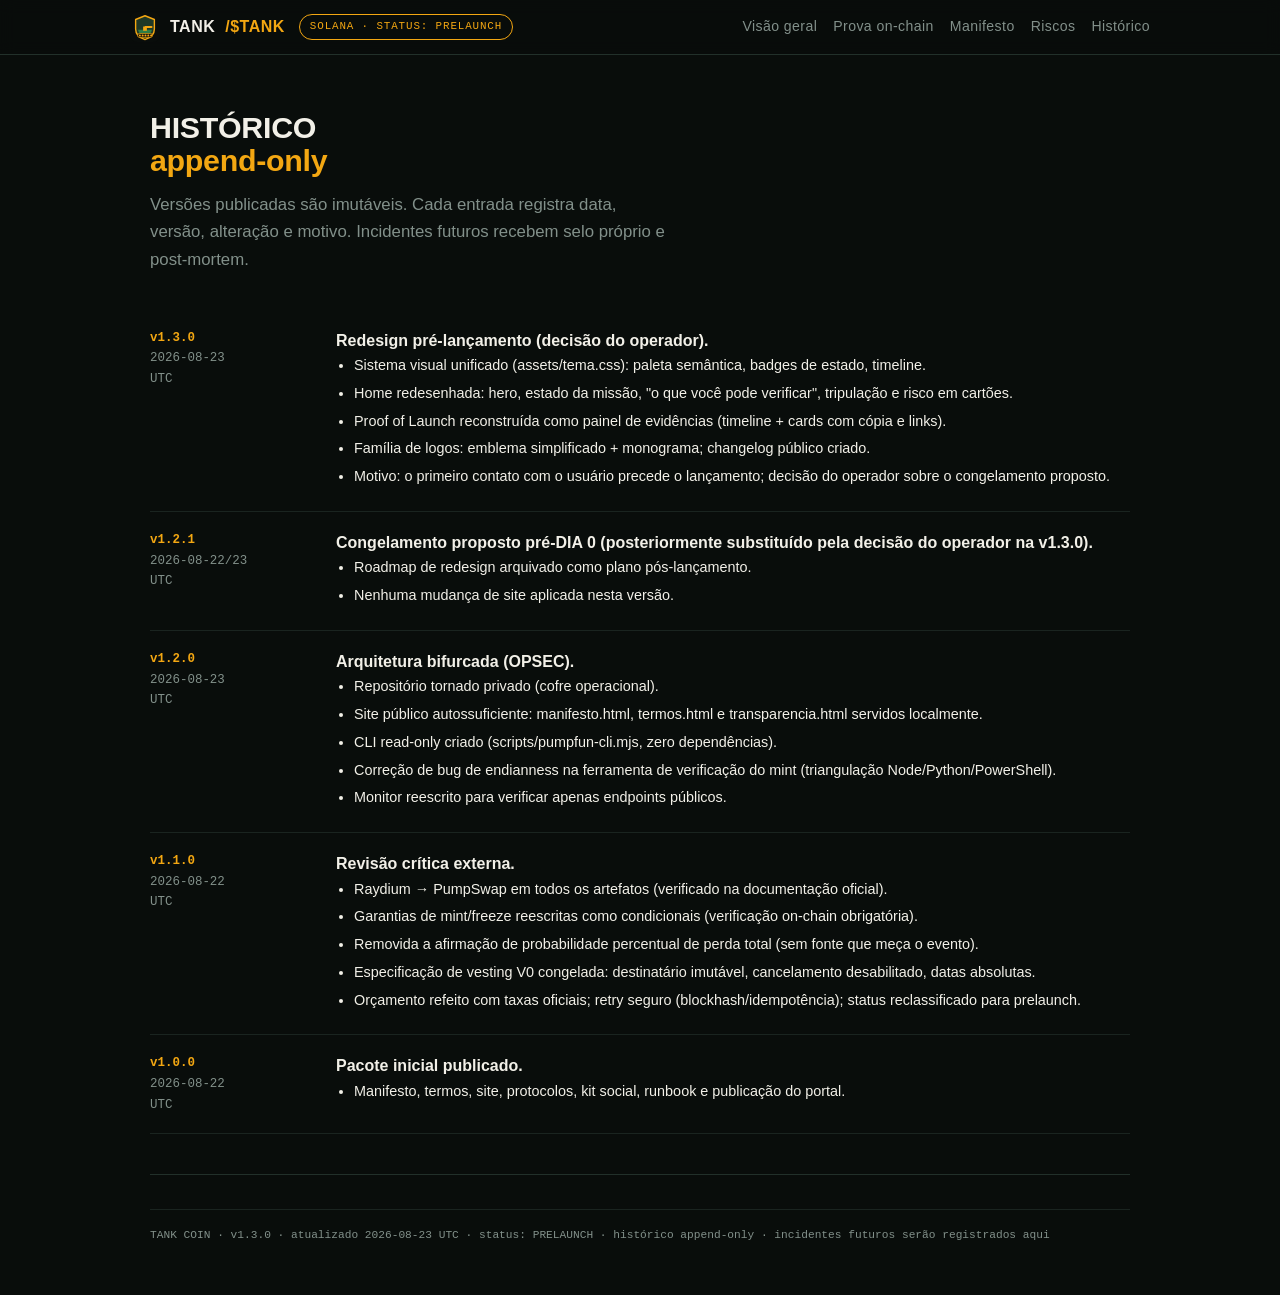
==== changelog.html @ 73c7a8a8 "Publica portal TANK Coin (migracao para repositorio dedicado)" ====
<!DOCTYPE html>
<html lang="pt-BR">
<head>
<meta charset="UTF-8">
<meta name="viewport" content="width=device-width, initial-scale=1.0">
<title>Histórico — TANK Coin ($TANK)</title>
<meta name="description" content="Histórico append-only do TANK Coin: versões, alterações, motivos e impacto.">
<link rel="icon" type="image/png" href="assets/favicon.png">
<link rel="stylesheet" href="assets/tema.css">
</head>
<body>

<nav class="site">
  <div class="wrap bar">
    <a class="marca" href="index.html"><img src="assets/monograma.svg" alt="Monograma TANK">TANK<span style="color:var(--amber)">/$TANK</span></a>
    <span class="selo">SOLANA · STATUS: PRELAUNCH</span>
    <div class="links">
      <a href="index.html">Visão geral</a>
      <a href="transparencia.html">Prova on-chain</a>
      <a href="manifesto.html">Manifesto</a>
      <a href="termos.html">Riscos</a>
      <a href="changelog.html">Histórico</a>
    </div>
  </div>
</nav>

<div class="wrap">
  <div class="hero" style="padding-bottom:10px">
    <div>
      <h1 style="font-size:1.9rem">HISTÓRICO<br><span class="tick">append-only</span></h1>
      <p class="sub">Versões publicadas são imutáveis. Cada entrada registra data, versão, alteração e motivo. Incidentes futuros recebem selo próprio e post-mortem.</p>
    </div>
  </div>

  <div class="cl-item">
    <div class="meta"><span class="v">v1.3.0</span><br>2026-08-23<br>UTC</div>
    <div>
      <p><strong>Redesign pré-lançamento (decisão do operador).</strong></p>
      <ul>
        <li>Sistema visual unificado (assets/tema.css): paleta semântica, badges de estado, timeline.</li>
        <li>Home redesenhada: hero, estado da missão, "o que você pode verificar", tripulação e risco em cartões.</li>
        <li>Proof of Launch reconstruída como painel de evidências (timeline + cards com cópia e links).</li>
        <li>Família de logos: emblema simplificado + monograma; changelog público criado.</li>
        <li>Motivo: o primeiro contato com o usuário precede o lançamento; decisão do operador sobre o congelamento proposto.</li>
      </ul>
    </div>
  </div>

  <div class="cl-item">
    <div class="meta"><span class="v">v1.2.1</span><br>2026-08-22/23<br>UTC</div>
    <div>
      <p><strong>Congelamento proposto pré-DIA 0 (posteriormente substituído pela decisão do operador na v1.3.0).</strong></p>
      <ul>
        <li>Roadmap de redesign arquivado como plano pós-lançamento.</li>
        <li>Nenhuma mudança de site aplicada nesta versão.</li>
      </ul>
    </div>
  </div>

  <div class="cl-item">
    <div class="meta"><span class="v">v1.2.0</span><br>2026-08-23<br>UTC</div>
    <div>
      <p><strong>Arquitetura bifurcada (OPSEC).</strong></p>
      <ul>
        <li>Repositório tornado privado (cofre operacional).</li>
        <li>Site público autossuficiente: manifesto.html, termos.html e transparencia.html servidos localmente.</li>
        <li>CLI read-only criado (scripts/pumpfun-cli.mjs, zero dependências).</li>
        <li>Correção de bug de endianness na ferramenta de verificação do mint (triangulação Node/Python/PowerShell).</li>
        <li>Monitor reescrito para verificar apenas endpoints públicos.</li>
      </ul>
    </div>
  </div>

  <div class="cl-item">
    <div class="meta"><span class="v">v1.1.0</span><br>2026-08-22<br>UTC</div>
    <div>
      <p><strong>Revisão crítica externa.</strong></p>
      <ul>
        <li>Raydium → PumpSwap em todos os artefatos (verificado na documentação oficial).</li>
        <li>Garantias de mint/freeze reescritas como condicionais (verificação on-chain obrigatória).</li>
        <li>Removida a afirmação de probabilidade percentual de perda total (sem fonte que meça o evento).</li>
        <li>Especificação de vesting V0 congelada: destinatário imutável, cancelamento desabilitado, datas absolutas.</li>
        <li>Orçamento refeito com taxas oficiais; retry seguro (blockhash/idempotência); status reclassificado para prelaunch.</li>
      </ul>
    </div>
  </div>

  <div class="cl-item">
    <div class="meta"><span class="v">v1.0.0</span><br>2026-08-22<br>UTC</div>
    <div>
      <p><strong>Pacote inicial publicado.</strong></p>
      <ul>
        <li>Manifesto, termos, site, protocolos, kit social, runbook e publicação do portal.</li>
      </ul>
    </div>
  </div>

  <footer>
    <div class="meta">TANK COIN · v1.3.0 · atualizado 2026-08-23 UTC · status: PRELAUNCH · histórico append-only · incidentes futuros serão registrados aqui</div>
  </footer>
</div>

</body>
</html>
---- assets/tema.css ----
/* TEMA TANK — sistema visual compartilhado (v1.3.0) */
:root{
  --obsidian:#090D0B;
  --graphite:#151B18;
  --deep:#1E3827;
  --amber:#F3A712;
  --sand:#D8C9A2;
  --paper:#F2F0E8;
  --steel:#82908A;
  --green:#3EB489;
  --red:#E4573D;
  --line:#22302A;
  --line-soft:#1A2420;
  --sans:'Inter',-apple-system,'Segoe UI',Roboto,'Helvetica Neue',Arial,sans-serif;
  --mono:'IBM Plex Mono',Consolas,'Cascadia Mono',monospace;
  --r:10px;
  --r-lg:16px;
}
*{margin:0;padding:0;box-sizing:border-box}
html{scroll-behavior:smooth}
body{background:var(--obsidian);color:var(--paper);font-family:var(--sans);line-height:1.65;-webkit-font-smoothing:antialiased}
a{color:var(--amber);text-decoration:none}
a:hover{text-decoration:underline}
.wrap{max-width:1020px;margin:0 auto;padding:0 20px}
.mono,code{font-family:var(--mono);font-size:.86em;background:rgba(242,240,232,.05);border:1px solid var(--line-soft);padding:2px 7px;border-radius:6px;color:var(--sand);word-break:break-all}

/* navegacao */
nav.site{position:sticky;top:0;z-index:50;background:rgba(9,13,11,.92);backdrop-filter:blur(8px);border-bottom:1px solid var(--line)}
nav.site .bar{display:flex;align-items:center;gap:14px;padding:12px 0;flex-wrap:wrap}
nav.site .marca{display:flex;align-items:center;gap:10px;font-weight:800;letter-spacing:.5px;color:var(--paper)}
nav.site .marca img{width:30px;height:30px}
nav.site .selo{font-family:var(--mono);font-size:.68rem;letter-spacing:.08em;color:var(--amber);border:1px solid var(--amber);border-radius:20px;padding:3px 10px;white-space:nowrap}
nav.site .links{display:flex;gap:16px;margin-left:auto;flex-wrap:wrap}
nav.site .links a{color:var(--steel);font-size:.88rem;letter-spacing:.03em}
nav.site .links a:hover{color:var(--amber);text-decoration:none}

/* botoes */
.btn{display:inline-block;font-weight:700;letter-spacing:.03em;padding:12px 24px;border-radius:var(--r);border:2px solid transparent;transition:.15s}
.btn.primary{background:var(--amber);color:var(--obsidian)}
.btn.primary:hover{background:var(--sand);text-decoration:none}
.btn.ghost{border-color:var(--amber);color:var(--amber)}
.btn.ghost:hover{background:rgba(243,167,18,.08);text-decoration:none}

/* badges de estado */
.badge{display:inline-flex;align-items:center;gap:6px;font-family:var(--mono);font-size:.7rem;letter-spacing:.1em;font-weight:700;padding:4px 12px;border-radius:20px;white-space:nowrap}
.badge.verificado{color:var(--green);border:1px solid var(--green);background:rgba(62,180,137,.08)}
.badge.aguardando{color:var(--amber);border:1px solid var(--amber);background:rgba(243,167,18,.07)}
.badge.incidente{color:var(--red);border:1px solid var(--red);background:rgba(228,87,61,.08)}
.badge.na{color:var(--steel);border:1px solid var(--line);background:rgba(130,144,138,.06)}
.badge .dot{width:7px;height:7px;border-radius:50%;background:currentColor}

/* hero */
.hero{display:grid;grid-template-columns:1.25fr 1fr;gap:40px;align-items:center;padding:56px 0 40px}
.hero h1{font-size:2.6rem;font-weight:800;line-height:1.08;letter-spacing:-.01em;margin-bottom:14px}
.hero h1 .tick{color:var(--amber)}
.hero .sub{color:var(--steel);font-size:1.05rem;max-width:520px;margin-bottom:26px}
.hero .ctas{display:flex;gap:12px;flex-wrap:wrap}
.hero .placa{position:relative;border:1px solid var(--line);border-radius:var(--r-lg);background:var(--graphite);padding:26px;text-align:center}
.hero .placa img{width:220px;height:220px}
.hero .placa .st{margin-top:14px;display:flex;justify-content:center;gap:8px;flex-wrap:wrap}

/* faixa de risco */
.risco-faixa{background:#2A1510;border:1px solid #5C2A1E;border-left:5px solid var(--red);border-radius:var(--r);padding:12px 18px;margin:0 0 34px;font-size:.92rem}
.risco-faixa strong{color:var(--red)}

/* secao */
section{scroll-margin-top:80px;margin-bottom:52px}
h2.sec{font-size:1.45rem;font-weight:800;letter-spacing:.02em;margin-bottom:6px}
h2.sec .n{font-family:var(--mono);color:var(--amber);font-size:.8rem;letter-spacing:.15em;display:block;margin-bottom:4px}
.sec-sub{color:var(--steel);margin-bottom:22px;max-width:640px;font-size:.95rem}

/* estado da missao */
.missao{display:grid;grid-template-columns:repeat(4,1fr);gap:12px}
.missao .etapa{background:var(--graphite);border:1px solid var(--line);border-radius:var(--r);padding:16px}
.missao .etapa .id{font-family:var(--mono);color:var(--steel);font-size:.72rem;letter-spacing:.15em}
.missao .etapa .nome{font-weight:700;font-size:.92rem;margin:6px 0 10px}
.missao .etapa .st{display:flex;align-items:center;gap:8px;font-size:.8rem;color:var(--steel)}

/* cards */
.grid2{display:grid;grid-template-columns:repeat(2,1fr);gap:14px}
.grid3{display:grid;grid-template-columns:repeat(3,1fr);gap:14px}
.grid4{display:grid;grid-template-columns:repeat(4,1fr);gap:14px}
.card{background:var(--graphite);border:1px solid var(--line);border-radius:var(--r);padding:20px}
.card h3{font-size:1rem;font-weight:700;margin-bottom:8px}
.card p{color:var(--steel);font-size:.9rem}
.card .ic{width:34px;height:34px;margin-bottom:12px;color:var(--amber)}
.card .st{display:inline-flex;align-items:center;gap:6px;margin-top:12px;font-family:var(--mono);font-size:.68rem;letter-spacing:.08em}

/* tripulacao */
.ranks{display:grid;grid-template-columns:repeat(4,1fr);gap:12px}
.rank{background:var(--graphite);border:1px solid var(--line);border-radius:var(--r);padding:18px;text-align:center}
.rank .selo{width:46px;height:46px;margin:0 auto 10px;border:1px solid var(--amber);border-radius:50%;display:flex;align-items:center;justify-content:center;color:var(--amber);font-weight:800;font-size:1.05rem}
.rank .nome{font-weight:700;font-size:.92rem}
.rank .dias{font-family:var(--mono);color:var(--steel);font-size:.75rem;margin-top:4px}

/* risco */
.risco-card{border:1px solid var(--line);border-radius:var(--r);padding:16px;background:var(--graphite)}
.risco-card h3{color:var(--red);font-size:.95rem;margin-bottom:6px}
.risco-card p{color:var(--steel);font-size:.85rem}

/* tabelas */
table{width:100%;border-collapse:collapse;margin:14px 0}
th,td{border:1px solid var(--line);padding:10px 12px;text-align:left;font-size:.9rem}
th{background:var(--graphite);color:var(--sand);font-family:var(--mono);font-size:.75rem;letter-spacing:.08em}
td{color:var(--steel)}

/* timeline */
.timeline{display:flex;gap:0;margin:18px 0;overflow-x:auto;padding-bottom:6px}
.tl{flex:1;min-width:150px;position:relative;padding:0 10px}
.tl::before{content:"";position:absolute;top:9px;left:0;right:0;height:2px;background:var(--line)}
.tl:first-child::before{left:50%}
.tl:last-child::before{right:50%}
.tl .ponto{width:20px;height:20px;border-radius:50%;border:2px solid var(--steel);background:var(--obsidian);margin:0 auto 10px;position:relative;z-index:2}
.tl.ok .ponto{border-color:var(--green);background:var(--green)}
.tl.ag .ponto{border-color:var(--amber)}
.tl.er .ponto{border-color:var(--red);background:var(--red)}
.tl .nome{font-size:.82rem;font-weight:700;text-align:center}
.tl .st{font-family:var(--mono);font-size:.66rem;letter-spacing:.06em;text-align:center;display:block;margin-top:4px;color:var(--steel)}
.tl.ok .st{color:var(--green)}
.tl.ag .st{color:var(--amber)}
.tl.er .st{color:var(--red)}

/* prova: card de evidencia */
.prova{background:var(--graphite);border:1px solid var(--line);border-radius:var(--r);padding:18px;margin-bottom:12px}
.prova .topo{display:flex;align-items:center;gap:10px;margin-bottom:10px;flex-wrap:wrap}
.prova .topo .nome{font-weight:700;font-size:.95rem}
.prova .valor{font-family:var(--mono);font-size:.82rem;color:var(--sand);background:rgba(242,240,232,.04);border:1px solid var(--line-soft);border-radius:8px;padding:10px 12px;word-break:break-all;margin-bottom:10px}
.prova .acoes{display:flex;gap:10px;flex-wrap:wrap}
.copiar{font-family:var(--mono);font-size:.72rem;letter-spacing:.06em;background:transparent;color:var(--amber);border:1px solid var(--amber);border-radius:6px;padding:4px 12px;cursor:pointer}
.copiar:hover{background:rgba(243,167,18,.08)}
.mini{font-size:.8rem;color:var(--steel)}

/* documento (manifesto/termos) */
.doc{margin-top:10px}
.doc h1{font-size:1.8rem;font-weight:800;margin-bottom:6px}
.doc h2{font-size:1.2rem;font-weight:800;color:var(--amber);margin:30px 0 10px}
.doc p,.doc li{color:var(--paper);font-size:.95rem}
.doc blockquote{background:var(--graphite);border-left:4px solid var(--amber);padding:14px 16px;margin:14px 0;border-radius:0 8px 8px 0}
.doc blockquote.risco{border-left-color:var(--red)}
.versao-card{background:var(--graphite);border:1px solid var(--line);border-radius:var(--r);padding:14px 16px;margin:18px 0;font-family:var(--mono);font-size:.78rem;color:var(--steel)}
.versao-card strong{color:var(--sand)}

/* changelog */
.cl-item{display:grid;grid-template-columns:170px 1fr;gap:16px;padding:18px 0;border-bottom:1px solid var(--line-soft)}
.cl-item .meta{font-family:var(--mono);font-size:.78rem;color:var(--steel)}
.cl-item .meta .v{color:var(--amber);font-weight:700}
.cl-item ul{margin-left:18px}
.cl-item li{font-size:.9rem;color:var(--paper);margin-bottom:4px}

/* rodape */
footer{border-top:1px solid var(--line);margin-top:40px;padding:34px 0 50px;color:var(--steel);font-size:.82rem}
footer .col{display:grid;grid-template-columns:repeat(3,1fr);gap:24px;margin-bottom:22px}
footer h4{color:var(--sand);font-size:.85rem;letter-spacing:.06em;margin-bottom:10px}
footer a{display:block;margin-bottom:6px;color:var(--steel)}
footer .meta{font-family:var(--mono);font-size:.7rem;color:var(--steel);border-top:1px solid var(--line-soft);padding-top:16px}

/* responsivo */
@media(max-width:900px){
  .hero{grid-template-columns:1fr}
  .hero .placa img{width:150px;height:150px}
  .grid3,.grid4,.missao,.ranks{grid-template-columns:repeat(2,1fr)}
  .cl-item{grid-template-columns:1fr}
}
@media(max-width:560px){
  .grid2,.grid3,.grid4,.missao,.ranks{grid-template-columns:1fr}
  .hero h1{font-size:2rem}
  nav.site .links{width:100%;justify-content:space-between;gap:8px}
}
@media (prefers-reduced-motion: reduce){html{scroll-behavior:auto}}
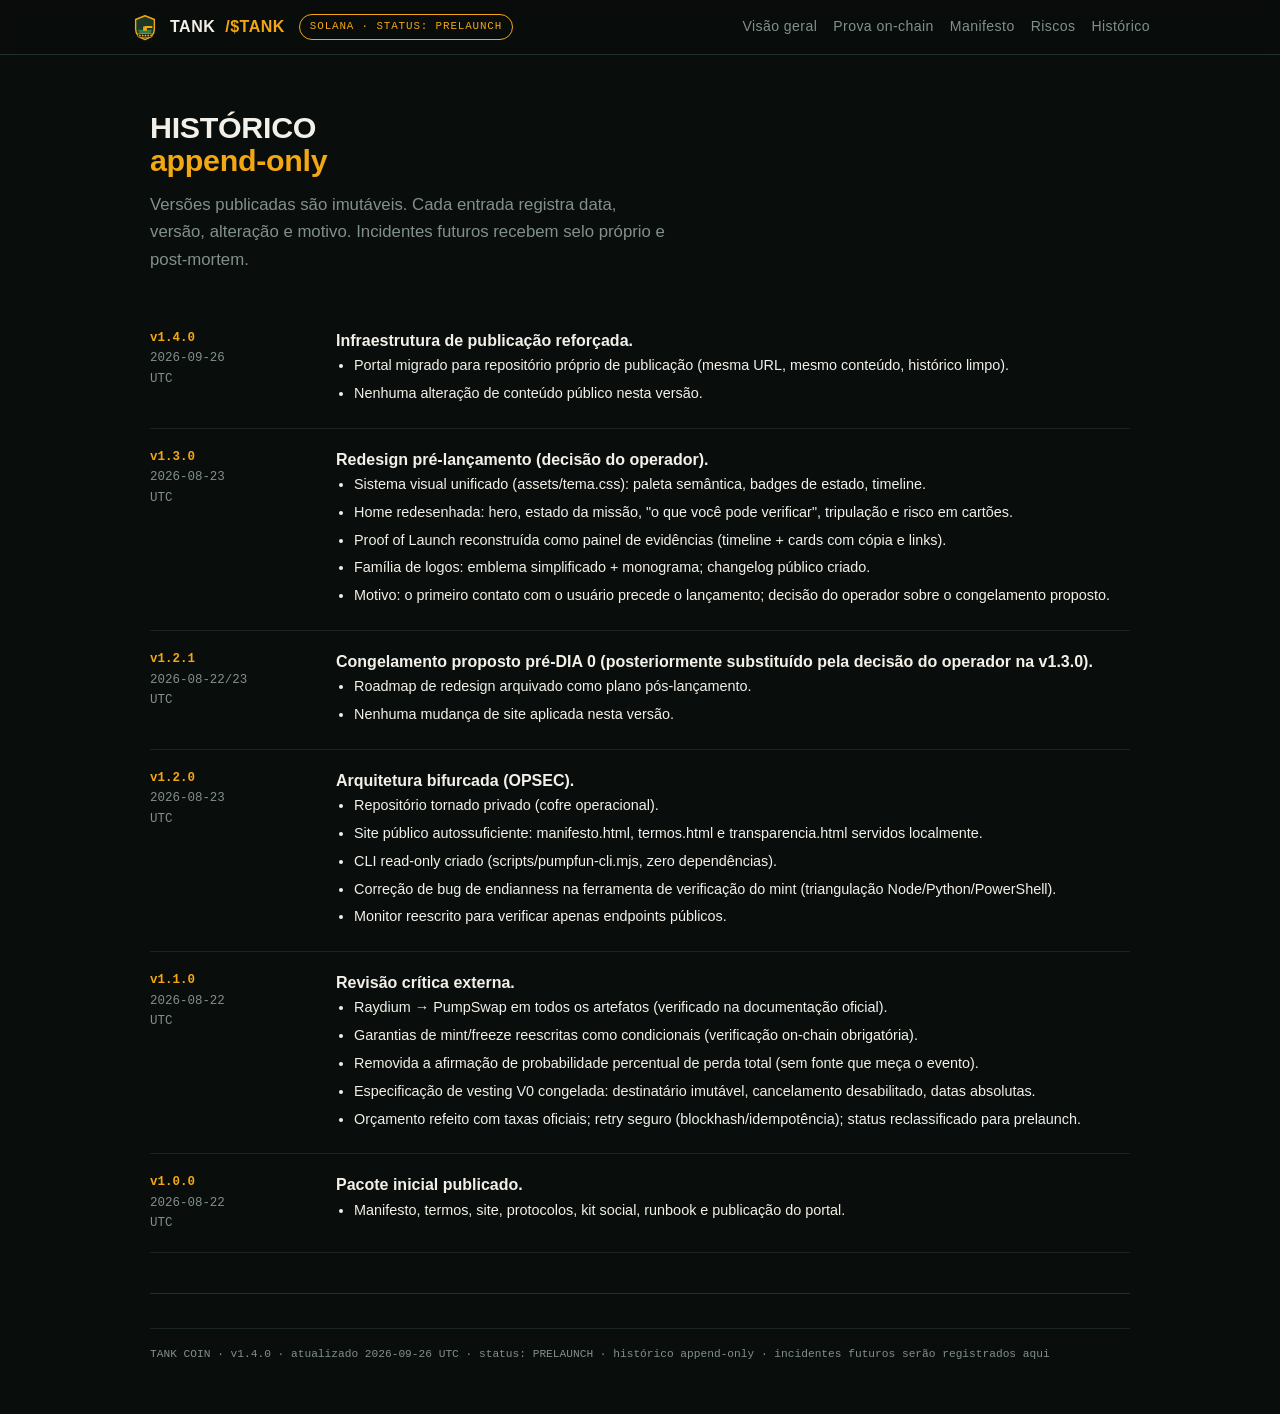
==== commit ef39cf7a: "Publica atualizacao do portal (v1.4.0)" ====
--- a/changelog.html
+++ b/changelog.html
@@ -29,6 +29,17 @@
     <div>
       <h1 style="font-size:1.9rem">HISTÓRICO<br><span class="tick">append-only</span></h1>
       <p class="sub">Versões publicadas são imutáveis. Cada entrada registra data, versão, alteração e motivo. Incidentes futuros recebem selo próprio e post-mortem.</p>
+    </div>
+  </div>
+
+  <div class="cl-item">
+    <div class="meta"><span class="v">v1.4.0</span><br>2026-09-26<br>UTC</div>
+    <div>
+      <p><strong>Infraestrutura de publicação reforçada.</strong></p>
+      <ul>
+        <li>Portal migrado para repositório próprio de publicação (mesma URL, mesmo conteúdo, histórico limpo).</li>
+        <li>Nenhuma alteração de conteúdo público nesta versão.</li>
+      </ul>
     </div>
   </div>
 
@@ -96,7 +107,7 @@
   </div>
 
   <footer>
-    <div class="meta">TANK COIN · v1.3.0 · atualizado 2026-08-23 UTC · status: PRELAUNCH · histórico append-only · incidentes futuros serão registrados aqui</div>
+    <div class="meta">TANK COIN · v1.4.0 · atualizado 2026-09-26 UTC · status: PRELAUNCH · histórico append-only · incidentes futuros serão registrados aqui</div>
   </footer>
 </div>
 
